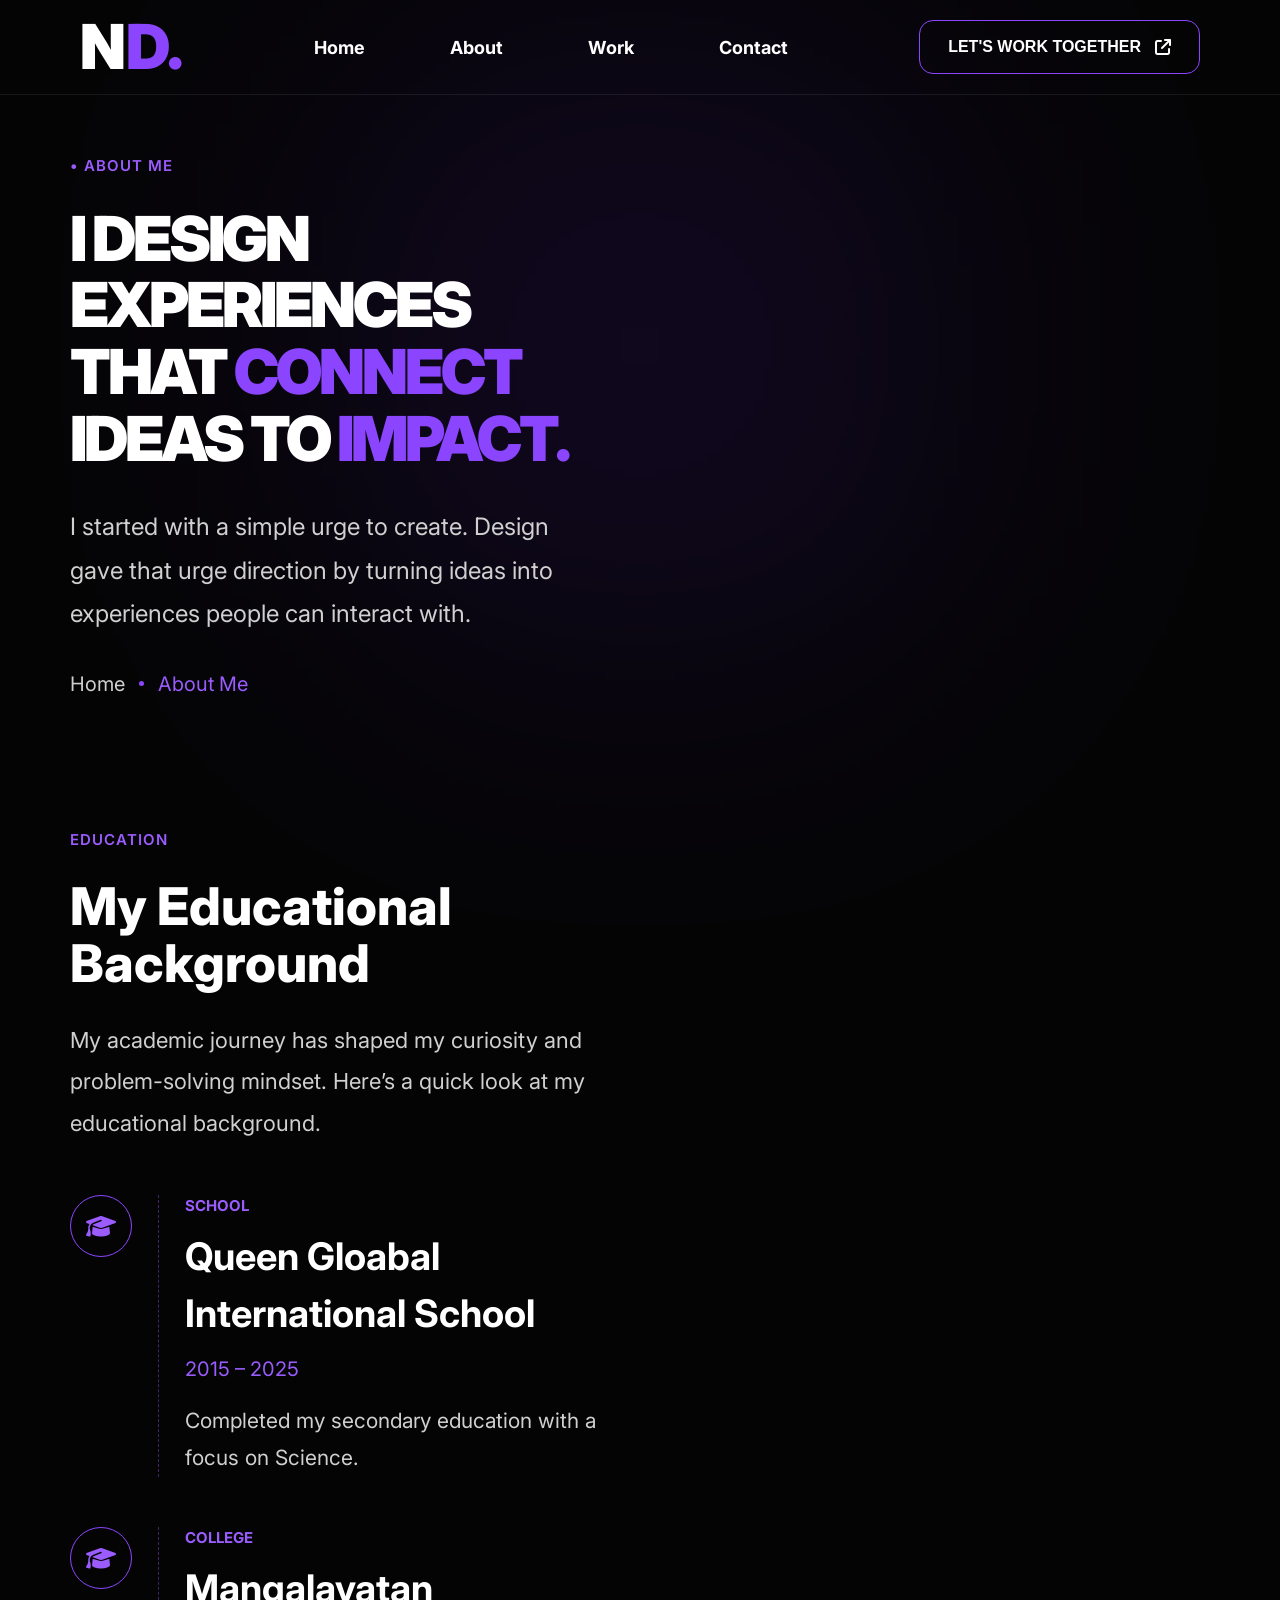
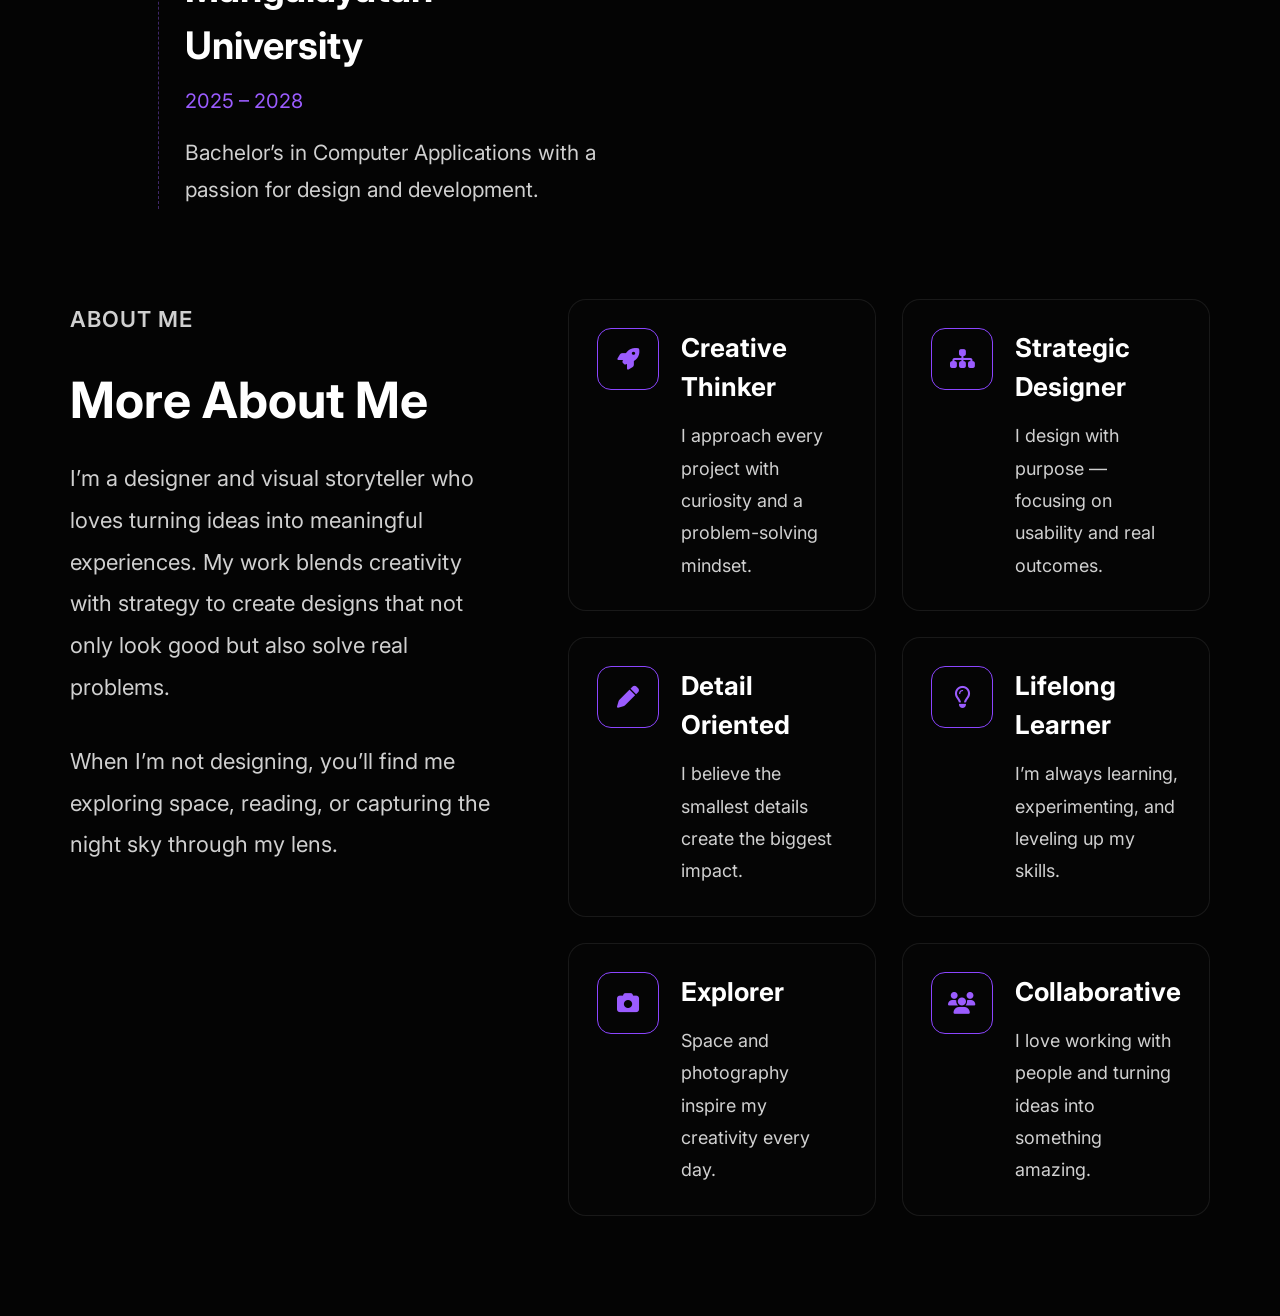
==== About.html @ b713af67 "Add files via upload" ====
<!DOCTYPE html>
<html lang="en">

<head>
    <meta charset="UTF-8" />
    <meta name="viewport" content="width=device-width, initial-scale=1.0" />

    <title>About Me</title>

    <!-- GOOGLE FONT -->

    <link rel="preconnect" href="https://fonts.googleapis.com">
    <link rel="preconnect" href="https://fonts.gstatic.com" crossorigin>

    <link href="https://fonts.googleapis.com/css2?family=Inter:wght@300;400;500;600;700;800;900&display=swap"
        rel="stylesheet">

    <!-- FONT AWESOME -->

    <link rel="stylesheet" href="https://cdnjs.cloudflare.com/ajax/libs/font-awesome/6.5.1/css/all.min.css" />

    <link rel="stylesheet" href="CSS/About.css">

</head>

<body>

    <!-- ================= NAVBAR ================= -->


    <header class="navbar">

        <div class="logo">
            <span class="white">N</span><span class="purple">D.</span>
        </div>

        <nav>

            <a href="index.html">Home</a>

            <a href="About.html">About</a>

            <a href="work.html">Work</a>

            <a href="contact.html">Contact</a>

        </nav>

        <button class="nav-btn">
            LET'S WORK TOGETHER
            <i class="fa-solid fa-arrow-up-right-from-square"></i>
        </button>

    </header>

    </header>

    <section class="about-page">

        <!-- ================= HERO ================= -->

        <div class="hero-section">

            <div class="hero-left">

                <p class="tag">• ABOUT ME</p>

                <h1>
                    I DESIGN EXPERIENCES
                    THAT <span>CONNECT</span> IDEAS
                    TO <span>IMPACT.</span>
                </h1>

                <p class="hero-text">
                    I started with a simple urge to create.
                    Design gave that urge direction by turning
                    ideas into experiences people can interact with.
                </p>

                <div class="breadcrumb">
                    <span>Home</span>
                    <div class="dot"></div>
                    <span class="active">About Me</span>
                </div>

            </div>

            <!-- RIGHT -->

            

        </div>

        <!-- ================= EDUCATION ================= -->

        <div class="education-section">

            <!-- LEFT -->


            <!-- RIGHT -->

            <div class="education-content">

                <p class="tag">EDUCATION</p>

                <h2>
                    My Educational
                    Background
                </h2>

                <p class="education-desc">
                    My academic journey has shaped my curiosity and
                    problem-solving mindset. Here’s a quick look
                    at my educational background.
                </p>

                <!-- TIMELINE -->

                <div class="timeline">

                    <!-- ITEM -->

                    <div class="timeline-item">

                        <div class="timeline-icon">
                            <i class="fa-solid fa-graduation-cap"></i>
                        </div>

                        <div class="timeline-content">

                            <span class="timeline-label">SCHOOL</span>

                            <h4>Queen Gloabal International School</h4>

                            <span class="year">2015 – 2025</span>

                            <p>
                                Completed my secondary education with
                                a focus on Science.
                            </p>

                        </div>

                    </div>

                    <!-- ITEM -->

                    <div class="timeline-item">

                        <div class="timeline-icon">
                            <i class="fa-solid fa-graduation-cap"></i>
                        </div>

                        <div class="timeline-content">

                            <span class="timeline-label">COLLEGE</span>

                            <h4>Mangalayatan University</h4>

                            <span class="year">2025 – 2028</span>

                            <p>
                                Bachelor’s in Computer Applications with
                                a passion for design and development.
                            </p>

                        </div>

                    </div>

                </div>

            </div>

        </div>

        <!-- ================= MORE ABOUT ================= -->

        <div class="more-about">

            <!-- LEFT -->

            <div class="more-left">

                <p class="tag">ABOUT ME</p>

                <h2>More About Me</h2>

                <p>
                    I’m a designer and visual storyteller who loves
                    turning ideas into meaningful experiences.
                    My work blends creativity with strategy to create
                    designs that not only look good but also solve
                    real problems.
                </p>

                <p>
                    When I’m not designing, you’ll find me exploring space,
                    reading, or capturing the night sky through my lens.
                </p>

            </div>

            <!-- RIGHT -->

            <div class="feature-grid">

                <!-- CARD -->

                <div class="feature-card">

                    <div class="feature-icon">
                        <i class="fa-solid fa-rocket"></i>
                    </div>

                    <div>
                        <h5>Creative Thinker</h5>
                        <p>
                            I approach every project with curiosity
                            and a problem-solving mindset.
                        </p>
                    </div>

                </div>

                <!-- CARD -->

                <div class="feature-card">

                    <div class="feature-icon">
                        <i class="fa-solid fa-sitemap"></i>
                    </div>

                    <div>
                        <h5>Strategic Designer</h5>
                        <p>
                            I design with purpose — focusing on
                            usability and real outcomes.
                        </p>
                    </div>

                </div>

                <!-- CARD -->

                <div class="feature-card">

                    <div class="feature-icon">
                        <i class="fa-solid fa-pen"></i>
                    </div>

                    <div>
                        <h5>Detail Oriented</h5>
                        <p>
                            I believe the smallest details create
                            the biggest impact.
                        </p>
                    </div>

                </div>

                <!-- CARD -->

                <div class="feature-card">

                    <div class="feature-icon">
                        <i class="fa-regular fa-lightbulb"></i>
                    </div>

                    <div>
                        <h5>Lifelong Learner</h5>
                        <p>
                            I’m always learning, experimenting,
                            and leveling up my skills.
                        </p>
                    </div>

                </div>

                <!-- CARD -->

                <div class="feature-card">

                    <div class="feature-icon">
                        <i class="fa-solid fa-camera"></i>
                    </div>

                    <div>
                        <h5>Explorer</h5>
                        <p>
                            Space and photography inspire my
                            creativity every day.
                        </p>
                    </div>

                </div>

                <!-- CARD -->

                <div class="feature-card">

                    <div class="feature-icon">
                        <i class="fa-solid fa-users"></i>
                    </div>

                    <div>
                        <h5>Collaborative</h5>
                        <p>
                            I love working with people and turning
                            ideas into something amazing.
                        </p>
                    </div>

                </div>

            </div>

        </div>

    </section>

</body>

</html>
---- CSS/About.css ----
/* ================= RESET ================= */

* {
    margin: 0;
    padding: 0;
    box-sizing: border-box;
}

html {
    scroll-behavior: smooth;
}

body {
    background: #040404;
    color: #ffffff;
    font-family: 'Inter', sans-serif;
    overflow-x: hidden;
    line-height: 1.5;
}

/* ================= NAVBAR ================= */

.navbar {
    width: 100%;
    height: 95px;

    border-bottom: 1px solid rgba(255, 255, 255, 0.08);

    display: flex;
    align-items: center;
    justify-content: space-between;

    padding: 0 80px;
}


.logo {
    font-size: 62px;
    font-weight: 900;
    line-height: 1;
}

.logo .white {
    color: #ffffff;
}

.logo .purple {
    color: #8b45ff;
}

nav {
    display: flex;
    gap: 85px;
}

nav a {
    text-decoration: none;
    color: #ffffff;
    font-size: 18px;
    font-weight: 700;
    position: relative;
}

nav a.active {
    color: #9b5cff;
}

nav a.active::after {
    content: '';
    position: absolute;

    width: 40px;
    height: 2px;

    background: #9b5cff;

    left: 50%;
    transform: translateX(-50%);

    bottom: -18px;
}

.nav-btn {
    height: 54px;
    padding: 0 28px;

    border: 1px solid #8b45ff;
    border-radius: 14px;

    background: transparent;
    color: #ffffff;

    font-size: 16px;
    font-weight: 700;

    display: flex;
    align-items: center;
    gap: 14px;

    cursor: pointer;
}

/* ================= ABOUT PAGE ================= */

.about-page {
    width: 100%;
    padding: 60px 70px 100px;
    position: relative;
}

.about-page::before {
    content: '';
    position: absolute;
    top: 0;
    left: 50%;
    transform: translateX(-50%);

    width: 500px;
    height: 500px;

    background: #7a2cff;
    opacity: 0.18;

    filter: blur(180px);

    z-index: -1;
}

/* ================= TAG ================= */

.tag {
    color: #9b5cff;
    font-size: 15px;
    font-weight: 600;
    margin-bottom: 28px;
    letter-spacing: 1px;
}

/* ================= HERO ================= */

.hero-section {
    display: grid;
    grid-template-columns: 1fr 1fr;
    gap: 80px;
    align-items: center;

    margin-bottom: 90px;
}

.hero-left h1 {
    font-size: 78px;
    line-height: 1.08;
    font-weight: 900;
    letter-spacing: -3px;

    margin-bottom: 32px;
}

.hero-left h1 span {
    color: #8b45ff;
}

.hero-text {
    max-width: 620px;

    color: #d0d0d0;
    font-size: 24px;
    line-height: 1.8;

    margin-bottom: 34px;
}

/* ================= BREADCRUMB ================= */

.breadcrumb {
    display: flex;
    align-items: center;
    gap: 14px;
}

.breadcrumb span {
    color: #cfcfcf;
    font-size: 20px;
}

.breadcrumb .active {
    color: #9b5cff;
}

.dot {
    width: 5px;
    height: 5px;

    border-radius: 50%;
    background: #8b45ff;
}

/* ================= MOON ================= */

.hero-right {
    display: flex;
    justify-content: center;
}


/* ================= EDUCATION ================= */

.education-section {
    display: grid;
    grid-template-columns: 1fr 1fr;
    gap: 70px;

    margin-bottom: 90px;
}

.education-image {
    overflow: hidden;
}

.education-image img {
    width: 100%;
    height: 100%;
    object-fit: cover;
}

.education-content {
    padding-top: 40px;
}

.education-content h2 {
    font-size: 68px;
    line-height: 1.08;
    font-weight: 800;

    margin-bottom: 28px;
}

.education-desc {
    color: #d0d0d0;
    font-size: 22px;
    line-height: 1.9;

    margin-bottom: 50px;
}

/* ================= TIMELINE ================= */

.timeline {
    display: flex;
    flex-direction: column;
    gap: 50px;
}

.timeline-item {
    display: flex;
    gap: 26px;
}

.timeline-icon {
    width: 62px;
    height: 62px;

    border: 1px solid #8b45ff;
    border-radius: 50%;

    display: flex;
    align-items: center;
    justify-content: center;

    color: #9b5cff;
    font-size: 24px;

    flex-shrink: 0;
}

.timeline-content {
    border-left: 1px dashed rgba(155, 92, 255, 0.4);
    padding-left: 26px;
}

.timeline-label {
    color: #9b5cff;
    font-size: 15px;
    font-weight: 700;

    display: block;
    margin-bottom: 10px;
}

.timeline-content h4 {
    font-size: 38px;
    margin-bottom: 12px;
}

.year {
    color: #9b5cff;
    font-size: 20px;
    display: block;

    margin-bottom: 18px;
}

.timeline-content p {
    color: #d0d0d0;
    font-size: 21px;
    line-height: 1.8;
}

/* ================= MORE ABOUT ================= */

.more-about {
    display: grid;
    grid-template-columns: 0.8fr 1.2fr;
    gap: 70px;
}

.more-left h2 {
    font-size: 64px;
    line-height: 1.1;
    margin-bottom: 30px;
}

.more-left p {
    color: #d0d0d0;
    font-size: 22px;
    line-height: 1.9;

    margin-bottom: 32px;
}

/* ================= FEATURE GRID ================= */

.feature-grid {
    display: grid;
    grid-template-columns: 1fr 1fr;
    gap: 26px;
}

.feature-card {
    border: 1px solid rgba(255, 255, 255, 0.08);
    border-radius: 18px;

    padding: 28px;

    display: flex;
    gap: 22px;

    background: #050505;

    transition: 0.3s;
}

.feature-card:hover {
    border-color: #8b45ff;
    transform: translateY(-4px);
}

.feature-icon {
    width: 62px;
    height: 62px;

    border: 1px solid #8b45ff;
    border-radius: 14px;

    display: flex;
    align-items: center;
    justify-content: center;

    color: #9b5cff;
    font-size: 22px;

    flex-shrink: 0;
}

.feature-card h5 {
    font-size: 26px;
    margin-bottom: 14px;
}

.feature-card p {
    color: #d0d0d0;
    font-size: 18px;
    line-height: 1.8;
}

/* ================= RESPONSIVE ================= */

@media(max-width:1400px) {

    .hero-left h1 {
        font-size: 62px;
    }

    .education-content h2 {
        font-size: 52px;
    }

    .more-left h2 {
        font-size: 50px;
    }
}

@media(max-width:1100px) {

    .hero-section,
    .education-section,
    .more-about {
        grid-template-columns: 1fr;
    }

    .feature-grid {
        grid-template-columns: 1fr;
    }

    .moon-wrapper {
        width: 420px;
        height: 420px;
    }
}

@media(max-width:768px) {

    .about-page {
        padding: 40px 24px 80px;
    }

    .hero-left h1 {
        font-size: 42px;
    }

    .hero-text,
    .education-desc,
    .timeline-content p,
    .more-left p {
        font-size: 17px;
    }

    .education-content h2,
    .more-left h2 {
        font-size: 38px;
    }

    .timeline-content h4 {
        font-size: 26px;
    }

    .moon-wrapper {
        width: 280px;
        height: 280px;
    }

    .breadcrumb span {
        font-size: 16px;
    }

    .feature-card {
        flex-direction: column;
    }
}
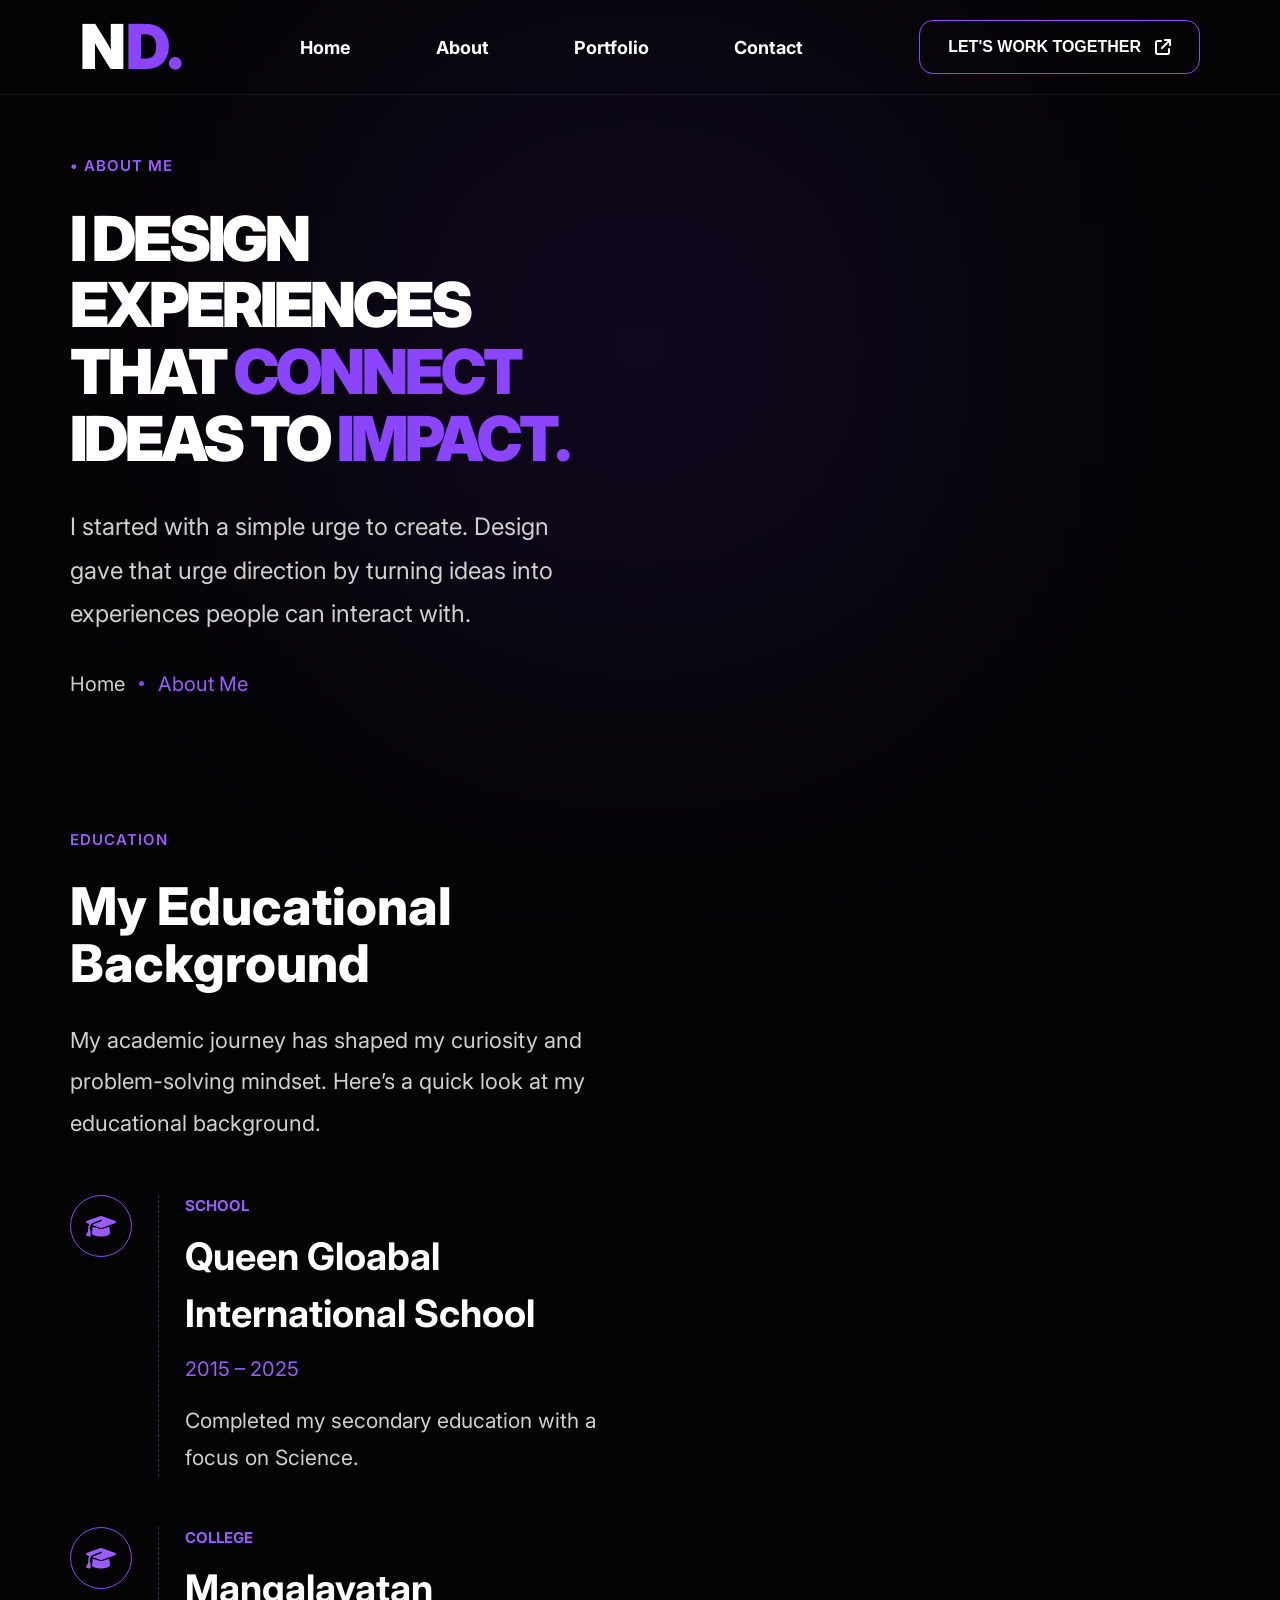
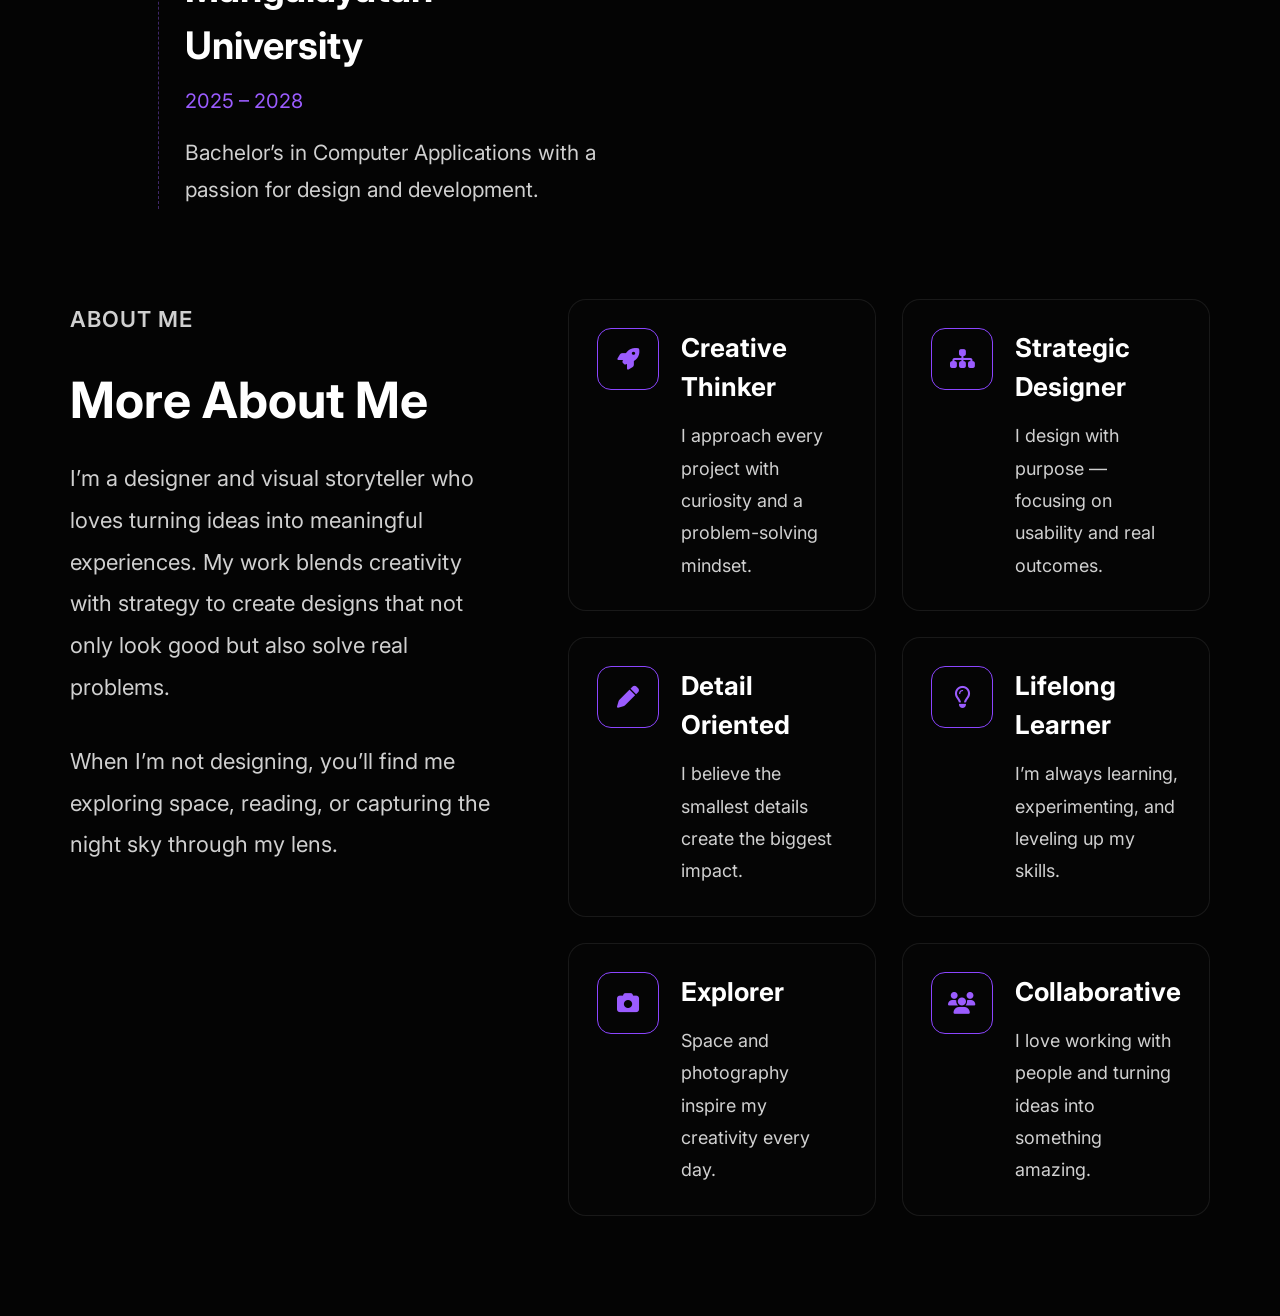
==== commit 7a2a06f4: "Update About.html" ====
--- a/About.html
+++ b/About.html
@@ -40,9 +40,9 @@
 
             <a href="About.html">About</a>
 
-            <a href="work.html">Work</a>
-
-            <a href="contact.html">Contact</a>
+            <a href="Work.html">Portfolio</a>
+
+            <a href="Contact.html">Contact</a>
 
         </nav>
 
@@ -322,4 +322,4 @@
 
 </body>
 
-</html>+</html>
